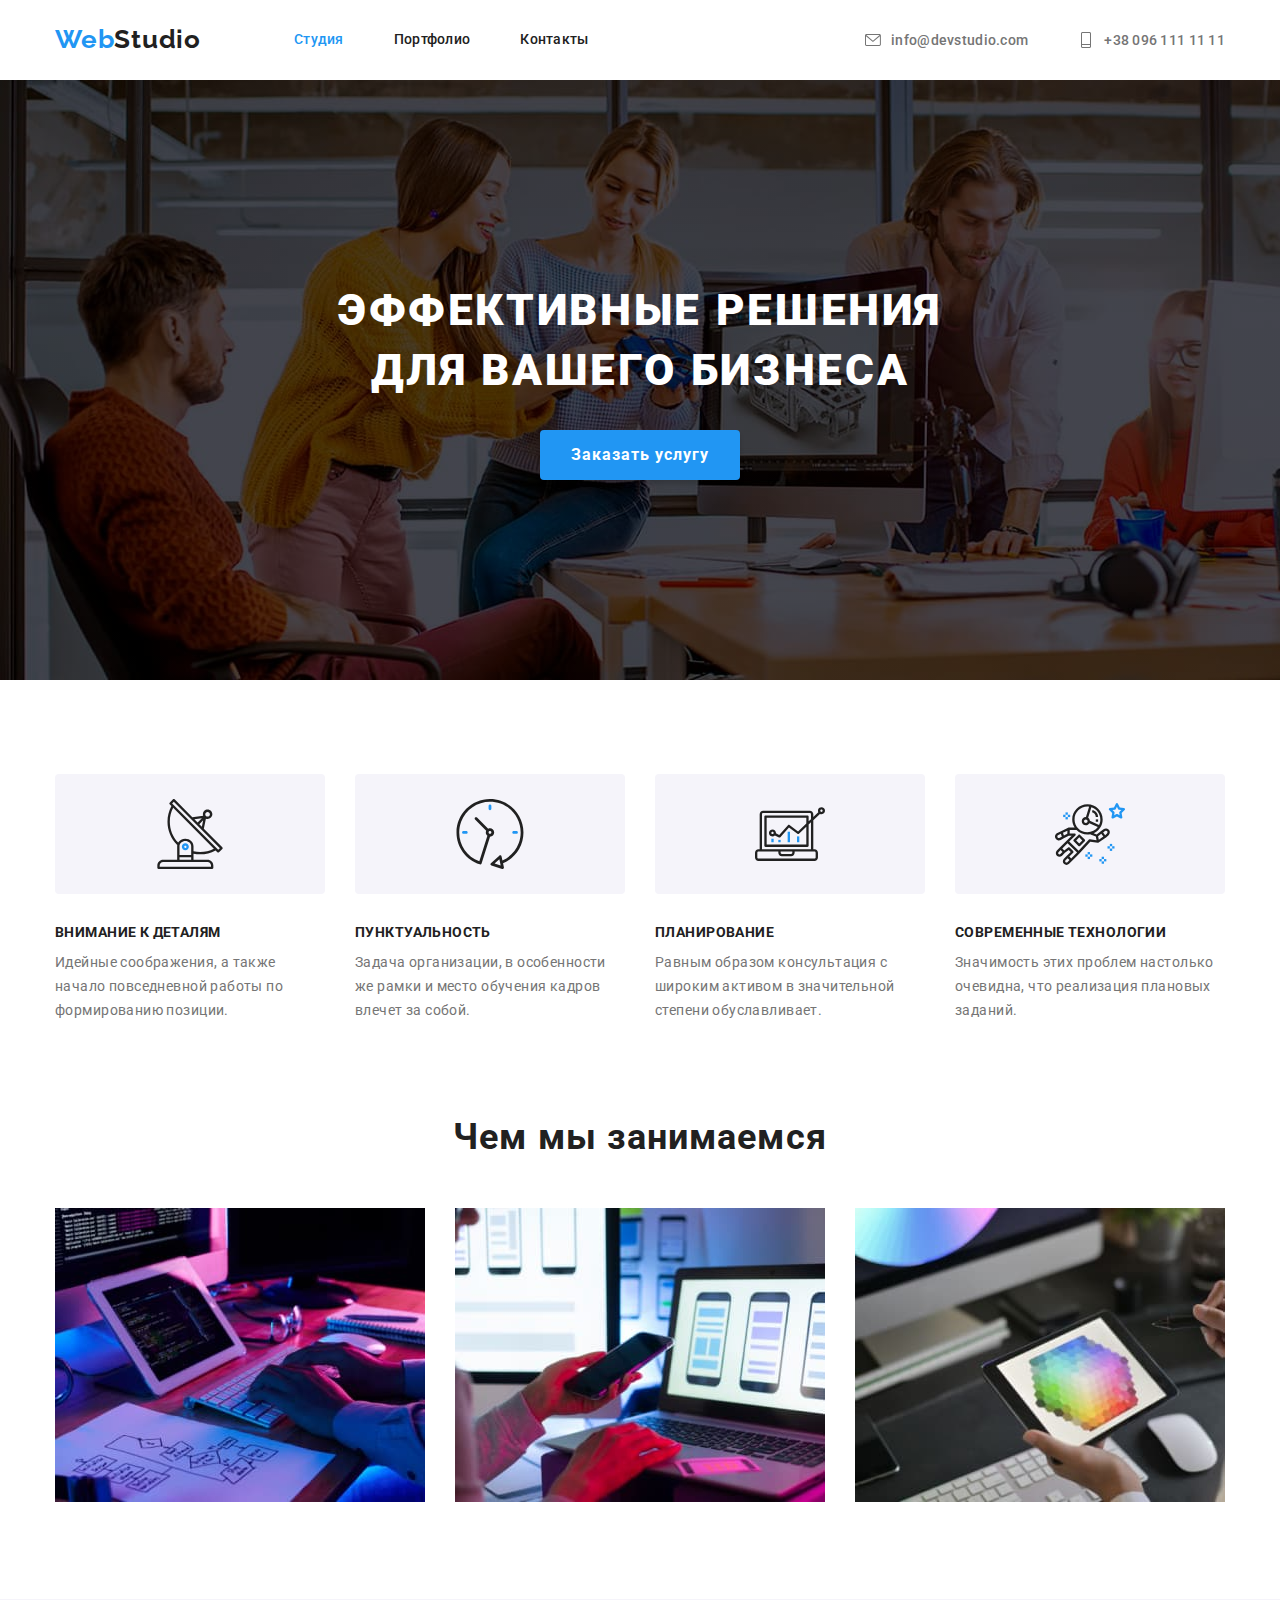
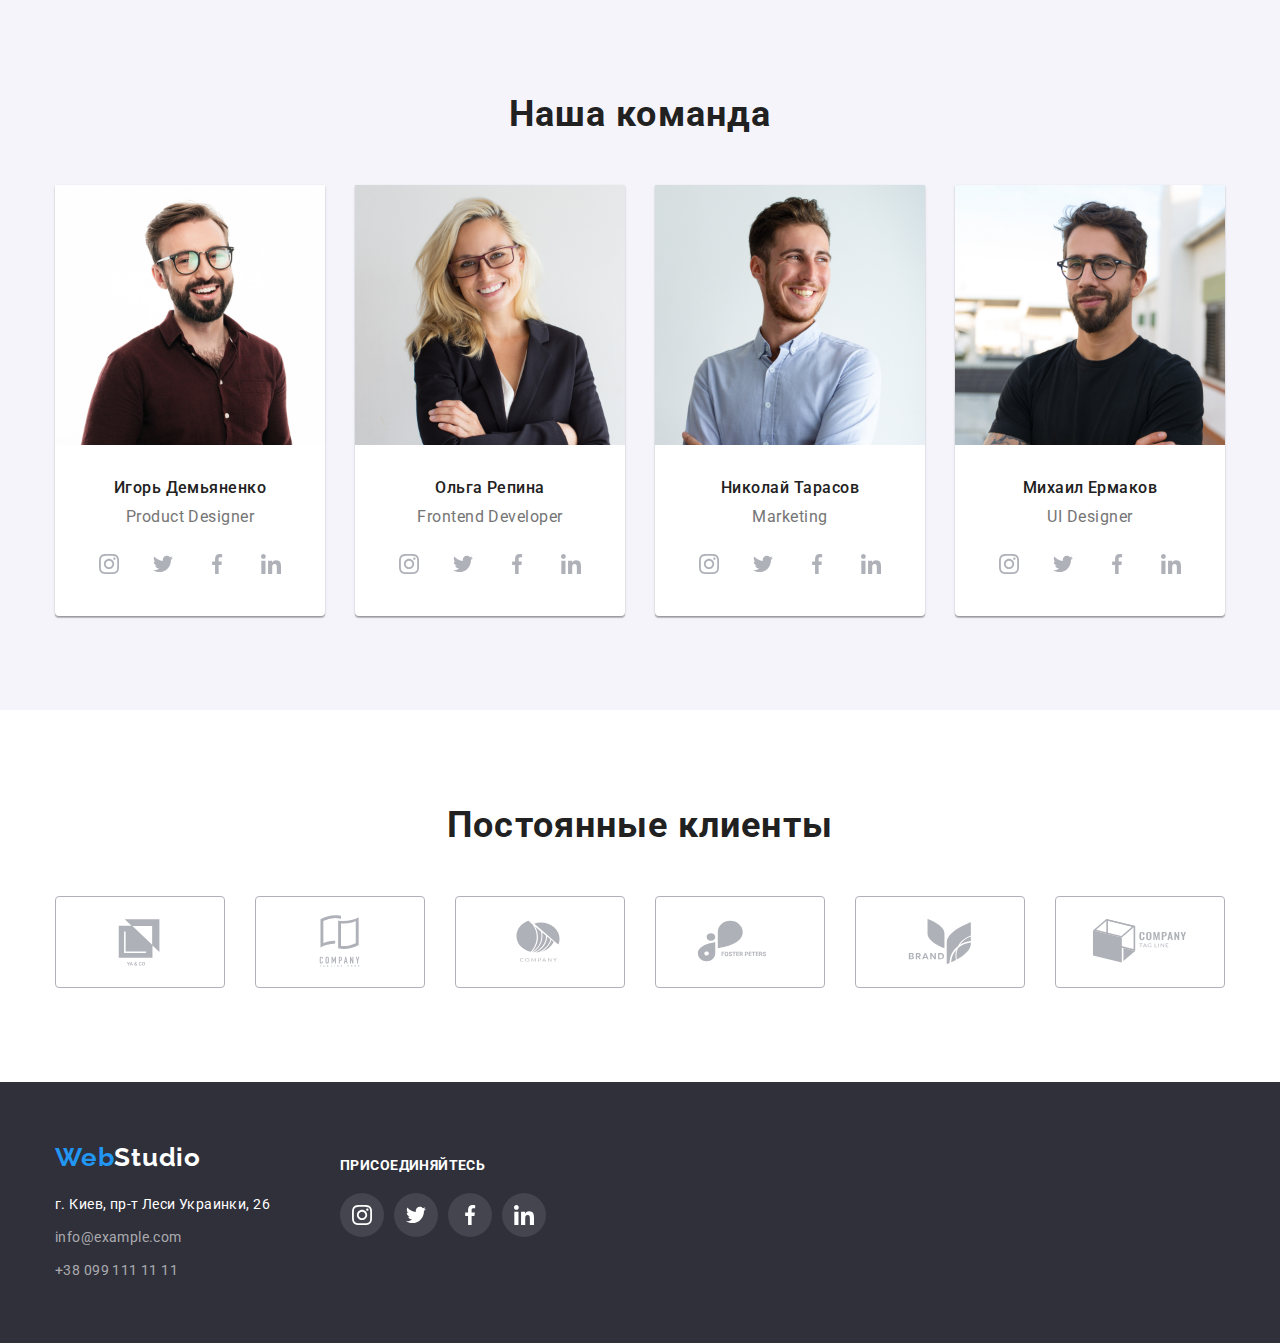
==== index.html @ 47a8b465 "Initial commit" ====
<!DOCTYPE html>
<html lang="ru">

<head>
  <meta charset="UTF-8" />
  <meta http-equiv="X-UA-Compatible" content="IE=edge" />
  <meta name="viewport" content="width=device-width, initial-scale=1.0" />
  <title>Студия</title>
  <link rel="preconnect" href="https://fonts.googleapis.com" />
  <link rel="preconnect" href="https://fonts.gstatic.com" crossorigin />
  <link href="https://fonts.googleapis.com/css2?family=Raleway:wght@700&family=Roboto:wght@400;500;700;900&display=swap"
    rel="stylesheet" />
  <link rel="stylesheet" href="./css/reset.css" />
  <link rel="stylesheet" href="./css/styles.css" />
</head>

<body>
  <!-- hat -->

  <header class="hat">
    <div class="container">
      <nav class="hat-nav">
        <a href="index.html" class="logo"> <span class="logo-part">Web</span>Studio</a>

        <ul class="hat-nav-list">
          <li class="hat-nav-item">
            <a href="index.html" class="hat-nav-link current">Студия</a>
          </li>
          <li class="hat-nav-item">
            <a href="portfolio.html" class="hat-nav-link">Портфолио</a>
          </li>
          <li class="hat-nav-item"><a href="" class="hat-nav-link">Контакты</a></li>
        </ul>
      </nav>

      <ul class="hat-address-list">
        <li class="hat-address-item">
          <a href="mailto:info@devstudio.com" class="hat-address-link"><svg class="icon-hat">
              <use href="./images/nav.svg#icon-mail"></use>
            </svg>info@devstudio.com</a>
        </li>
        <li class="hat-address-item">
          <a href="tel:+380961111111" class="hat-address-link"><svg class="icon-hat tel">
              <use href="./images/nav.svg#icon-tel"></use>
            </svg>+38 096 111 11 11</a>
        </li>
      </ul>
    </div>
  </header>

  <main>
    <!-- hero -->
    <section class="hero">
      <div class="container">
        <h1 class="hero-header">Эффективные решения для вашего бизнеса</h1>

        <button type="button" class="hero-btn">Заказать услугу</button>
      </div>
    </section>

    <!-- benefits -->

    <section class="benefits">
      <div class="container">
        <h2 class="hidden">Наши преимущества</h2>
        <ul class="benefits-list-icons">
          <li class="benefits-item-icons">
            <svg class="benefits-icons">
              <use href="./images/benefits.svg#icon-antenna"></use>
            </svg>
          </li>
          <li class="benefits-item-icons">
            <svg class="benefits-icons">
              <use href="./images/benefits.svg#icon-clock"></use>
            </svg>
          </li>
          <li class="benefits-item-icons">
            <svg class="benefits-icons">
              <use href="./images/benefits.svg#icon-diagram"></use>
            </svg>
          </li>
          <li class="benefits-item-icons">
            <svg class="benefits-icons">
              <use href="./images/benefits.svg#icon-astronaut"></use>
            </svg>
          </li>
        </ul>

        <ul class="benefits-list">
          <li class="benefits-item">
            <h3 class="benefits-header">Внимание к деталям</h3>
            <p class="benefits-text">
              Идейные соображения, а также начало повседневной работы по формированию позиции.
            </p>
          </li>
          <li class="benefits-item">
            <h3 class="benefits-header">Пунктуальность</h3>
            <p class="benefits-text">
              Задача организации, в особенности же рамки и место обучения кадров влечет за собой.
            </p>
          </li>
          <li class="benefits-item">
            <h3 class="benefits-header">Планирование</h3>
            <p class="benefits-text">
              Равным образом консультация с широким активом в значительной степени обуславливает.
            </p>
          </li>
          <li class="benefits-item">
            <h3 class="benefits-header">Современные технологии</h3>
            <p class="benefits-text">
              Значимость этих проблем настолько очевидна, что реализация плановых заданий.
            </p>
          </li>
        </ul>
      </div>
    </section>

    <!-- what are we doing -->
    <section class="wawd">
      <div class="container">
        <h2 class="wawd-header">Чем мы занимаемся</h2>
        <ul class="wawd-list">
          <li class="wawd-item">
            <img src="images/img1.jpg" alt="HTML" width="370" height="294" />
          </li>
          <li class="wawd-item">
            <img src="images/img2.jpg" alt="CSS" width="370" height="294" />
          </li>
          <li class="wawd-item">
            <img src="images/img3.jpg" alt="JS" width="370" height="294" />
          </li>
        </ul>
      </div>
    </section>

    <!-- our team -->
    <section class="team">
      <div class="container">
        <h2 class="team-header">Наша команда</h2>

        <ul class="team-list">
          <li class="team-item">
            <img src="images/t1.jpg" alt="Член команды" width="270" />
            <div class="team-container">
              <h3 class="team-name">Игорь Демьяненко</h3>
              <p lang="en" class="team-profession">Product Designer</p>
              <ul class="socials">
                <li class="socials-item">
                  <a href="#" class="socials-link">
                    <svg class="socials-img">
                      <use href="./images/symbol-defs.svg#icon-instagram-2"></use>
                    </svg>
                  </a>
                </li>
                <li class="socials-item">
                  <a href="#" class="socials-link">
                    <svg class="socials-img">
                      <use href="./images/symbol-defs.svg#icon-twitter-1"></use>
                    </svg>
                  </a>
                </li>
                <li class="socials-item">
                  <a href="#" class="socials-link">
                    <svg class="socials-img">
                      <use href="./images/symbol-defs.svg#icon-facebook-1"></use>
                    </svg>
                  </a>
                </li>
                <li class="socials-item">
                  <a href="#" class="socials-link">
                    <svg class="socials-img">
                      <use href="./images/symbol-defs.svg#icon-linkedin-1"></use>
                    </svg>
                  </a>
                </li>
              </ul>
            </div>
          </li>

          <li class="team-item">
            <img src="images/t2.jpg" alt="Член команды" width="270" />
            <div class="team-container">
              <h3 class="team-name">Ольга Репина</h3>
              <p lang="en" class="team-profession">Frontend Developer</p>
              <ul class="socials">
                <li class="socials-item">
                  <a href="#" class="socials-link">
                    <svg class="socials-img">
                      <use href="./images/symbol-defs.svg#icon-instagram-2"></use>
                    </svg>
                  </a>
                </li>
                <li class="socials-item">
                  <a href="#" class="socials-link">
                    <svg class="socials-img">
                      <use href="./images/symbol-defs.svg#icon-twitter-1"></use>
                    </svg>
                  </a>
                </li>
                <li class="socials-item">
                  <a href="#" class="socials-link">
                    <svg class="socials-img">
                      <use href="./images/symbol-defs.svg#icon-facebook-1"></use>
                    </svg>
                  </a>
                </li>
                <li class="socials-item">
                  <a href="#" class="socials-link">
                    <svg class="socials-img">
                      <use href="./images/symbol-defs.svg#icon-linkedin-1"></use>
                    </svg>
                  </a>
                </li>
              </ul>
            </div>
          </li>

          <li class="team-item">
            <img src="images/t3.jpg" alt="Член команды" width="270" />
            <div class="team-container">
              <h3 class="team-name">Николай Тарасов</h3>
              <p lang="en" class="team-profession">Marketing</p>
              <ul class="socials">
                <li class="socials-item">
                  <a href="#" class="socials-link">
                    <svg class="socials-img">
                      <use href="./images/symbol-defs.svg#icon-instagram-2"></use>
                    </svg>
                  </a>
                </li>
                <li class="socials-item">
                  <a href="#" class="socials-link">
                    <svg class="socials-img">
                      <use href="./images/symbol-defs.svg#icon-twitter-1"></use>
                    </svg>
                  </a>
                </li>
                <li class="socials-item">
                  <a href="#" class="socials-link">
                    <svg class="socials-img">
                      <use href="./images/symbol-defs.svg#icon-facebook-1"></use>
                    </svg>
                  </a>
                </li>
                <li class="socials-item">
                  <a href="#" class="socials-link">
                    <svg class="socials-img">
                      <use href="./images/symbol-defs.svg#icon-linkedin-1"></use>
                    </svg>
                  </a>
                </li>
              </ul>
            </div>
          </li>

          <li class="team-item">
            <img src="images/t4.jpg" alt="Член команды" width="270" />
            <div class="team-container">
              <h3 class="team-name">Михаил Ермаков</h3>
              <p lang="en" class="team-profession">UI Designer</p>
              <ul class="socials">
                <li class="socials-item">
                  <a href="#" class="socials-link">
                    <svg class="socials-img">
                      <use href="./images/symbol-defs.svg#icon-instagram-2"></use>
                    </svg>
                  </a>
                </li>
                <li class="socials-item">
                  <a href="#" class="socials-link">
                    <svg class="socials-img">
                      <use href="./images/symbol-defs.svg#icon-twitter-1"></use>
                    </svg>
                  </a>
                </li>
                <li class="socials-item">
                  <a href="#" class="socials-link">
                    <svg class="socials-img">
                      <use href="./images/symbol-defs.svg#icon-facebook-1"></use>
                    </svg>
                  </a>
                </li>
                <li class="socials-item">
                  <a href="#" class="socials-link">
                    <svg class="socials-img">
                      <use href="./images/symbol-defs.svg#icon-linkedin-1"></use>
                    </svg>
                  </a>
                </li>
              </ul>
            </div>
          </li>
        </ul>
      </div>
    </section>

    <section class="regularCustomers">
      <div class="container">
        <h2 class="regularCustomers-header">Постоянные клиенты</h2>
        <ul class="regularCustomers-list">
          <li class="regularCustomers-item">
            <a class="regularCustomers-link" href="#"><svg class="regularCustomers-img">
                <use href="./images/regular-customers.svg#icon-Logo-1"></use>
              </svg></a>
          </li>

          <li class="regularCustomers-item">
            <a class="regularCustomers-link" href="#"><svg class="regularCustomers-img">
                <use href="./images/regular-customers.svg#icon-Logo-2"></use>
              </svg></a>
          </li>

          <li class="regularCustomers-item">
            <a class="regularCustomers-link" href="#">
              <svg class="regularCustomers-img">
                <use href="./images/regular-customers.svg#icon-Logo-3"></use>
              </svg></a>
          </li>

          <li class="regularCustomers-item">
            <a class="regularCustomers-link" href="#">
              <svg class="regularCustomers-img">
                <use href="./images/regular-customers.svg#icon-Logo-4"></use>
              </svg></a>
          </li>

          <li class="regularCustomers-item">
            <a class="regularCustomers-link" href="#"><svg class="regularCustomers-img">
                <use href="./images/regular-customers.svg#icon-Logo-5"></use>
              </svg></a>
          </li>

          <li class="regularCustomers-item">
            <a class="regularCustomers-link" href="#"><svg class="regularCustomers-img">
                <use href="./images/regular-customers.svg#icon-Logo-6"></use>
              </svg></a>
          </li>
        </ul>
      </div>
    </section>
  </main>

  <!-- footer -->
  <footer class="foot">
    <div class="container">
      <div class="foot-container">
        <a href="index.html" class="logoo"><span class="logo-partt">Web</span>Studio</a>

        <address class="foot-address">
          <a href="https://goo.gl/maps/Dk8Y3X7kAHsYHjpm7" class="foot-address-link">г. Киев, пр-т Леси Украинки, 26</a>

          <a href="mailto:info@example.com" class="foot-tm-link">info@example.com</a>

          <a href="tel:+380991111111" class="foot-tm-link">+38 099 111 11 11</a>
        </address>
      </div>

      <div class="foot-second-container">
        <p class="foot-second-text">присоединяйтесь</p>

        <ul class="foot-second-list">
          <li class="foot-second-item">
            <a href="#" class="foot-second-link"><svg class="socials-img foot">
                <use href="./images/symbol-defs.svg#icon-instagram-2"></use>
              </svg>
            </a>
          </li>

          <li class="foot-second-item">
            <a href="#" class="foot-second-link"><svg class="socials-img foot">
                <use href="./images/symbol-defs.svg#icon-twitter-1"></use>
              </svg>
            </a>
          </li>

          <li class="foot-second-item">
            <a href="#" class="foot-second-link"><svg class="socials-img foot">
                <use href="./images/symbol-defs.svg#icon-facebook-1"></use>
              </svg>
            </a>
          </li>

          <li class="foot-second-item">
            <a href="#" class="foot-second-link"><svg class="socials-img foot">
                <use href="./images/symbol-defs.svg#icon-linkedin-1"></use>
              </svg>
            </a>
          </li>
        </ul>
      </div>
    </div>
  </footer>
</body>

</html>
---- css/styles.css ----
:root {
  --main: #212121;
  --second: #757575;
  --connection: #757575;
  --hover: #2196f3;
  --buttonsback: #f5f4fa;
  --socials-icons-main: #afb1b8;
  --socials-icons-footer: #ffffff;
}

body {
  color: var(--main);

  max-width: 1600px;

  font-family: Roboto, sans-serif;
}

.container {
  margin: 0 auto;
  max-width: 1170px;
}

/* logo */

.logo-part {
  color: #2196f3;

  font-family: Raleway, sans-serif;
  font-weight: bold;
  font-size: 26px;
  line-height: 1.2;
  letter-spacing: 0.03em;
}

.logo {
  color: #212121;

  font-family: Raleway, sans-serif;
  font-weight: bold;
  font-size: 26px;
  line-height: 1.2;
  letter-spacing: 0.03em;
}

/* header */

.hat-nav {
  display: flex;
  align-items: center;
}

.hat {
  padding-top: 24px;
  padding-bottom: 25px;
}

/* header  1st part */

.hat > .container {
  display: flex;
  justify-content: space-between;
  align-items: center;
}

.hat-nav-list {
  display: flex;
}

.hat-nav-item {
  margin-right: 50px;
}

.hat-nav-item:first-child {
  margin-left: 93px;
}

.hat-nav-link {
  color: inherit;
  font-weight: 500;
  font-size: 14px;
  line-height: 1.1;
  letter-spacing: 0.02em;
}

.hat-nav-link:hover,
.hat-nav-link:focus {
  color: var(--hover);
}

.hat-nav-link.current {
  color: var(--hover);
}

/* header 2nd part */

.hat-address-list {
  display: flex;
  align-items: center;
}

.hat-address-item {
  margin-left: 50px;
}

.hat-address-item:first-child {
  margin-left: 0;
}

.hat-address-list .hat-address-link {
  color: var(--connection);
  font-weight: 500;
  font-size: 14px;
  line-height: 16px;
  letter-spacing: 0.02em;

  display: flex;
  align-items: center;
}

.hat-address-list .hat-address-link:hover,
.hat-address-list .hat-address-link:focus {
  color: var(--hover);
}

.icon-hat {
  width: 16px;
  height: 16px;
  fill: #757575;
  margin-right: 10px;
}

.hat-address-link:hover .icon-hat,
.hat-address-link:focus .icon-hat {
  fill: var(--hover);
}

/* footer */

.logo-partt {
  color: #2196f3;
  font-family: Raleway, sans-serif;
  font-weight: bold;
  font-size: 26px;
  line-height: 1.2;
  letter-spacing: 0.03em;
}

.logoo {
  color: #ffffff;
  font-family: Raleway, sans-serif;
  font-weight: bold;
  font-size: 26px;
  line-height: 1.2;
  letter-spacing: 0.03em;
}

footer > .container {
  flex-wrap: wrap;
  display: flex;
}

.foot-container {
  display: flex;
  flex-direction: column;
}

footer {
  background-color: #2f303a;
  padding-top: 60px;
  padding-bottom: 60px;
}

.foot-address {
  display: flex;
  flex-direction: column;
}

.foot-tm-link:last-child {
  margin-bottom: 0;
}

.foot-address-link {
  color: #ffffff;
  font-size: 14px;
  line-height: 1.7;
  letter-spacing: 0.03em;
  font-style: normal;
  margin-bottom: 9px;
  margin-top: 20px;
}

.foot-tm-link {
  color: rgba(255, 255, 255, 0.6);
  font-size: 14px;
  line-height: 1.7;
  letter-spacing: 0.03em;
  font-style: normal;
  margin-bottom: 9px;
}

.foot-tm-link:last-child {
  margin-bottom: 0;
}

.foot-address-link:hover,
.foot-address-link:focus {
  color: var(--hover);
}

.foot-tm-link:hover,
.foot-tm-link:focus {
  color: var(--hover);
}

/* footer 2nd part */

.foot-second-container {
  padding-top: 15px;
}

.foot-second-text {
  font-weight: 700;
  font-size: 14px;
  line-height: 16px;
  letter-spacing: 0.03em;
  text-transform: uppercase;
  color: #fff;
  margin-bottom: 20px;
}

.foot-second-container {
  margin-left: 70px;
}

.socials-img.foot {
  fill: var(--socials-icons-footer);
  transition: 0.4s;
}

.foot-second-list {
  display: flex;
}

.foot-second-item {
  margin-right: 10px;
}

.foot-second-link {
  display: flex;
  align-items: center;
  justify-content: center;
  width: 44px;
  height: 44px;
  border-radius: 50%;
  transition: 0.4s;
  background-color: rgba(255, 255, 255, 0.1);
}

.foot-second-link:hover,
.foot-second-link:focus {
  background-color: var(--hover);
}

/* index.html */

/* hero */

.hero {
  padding-top: 200px;
  padding-bottom: 200px;

  background-color: #2f303a;
  background: linear-gradient(rgba(0, 0, 0, 0.5), rgba(0, 0, 0, 0.5)), url(../images/headbk.jpeg);
  background-size: cover;
  background-repeat: no-repeat;
}

.hero > .container {
  max-width: 696px;
  margin: 0 auto;
}

.hero-header {
  color: #ffffff;

  font-weight: 900;
  font-size: 44px;
  line-height: 60px;
  letter-spacing: 0.06em;
  text-transform: uppercase;
  text-align: center;
}

.hero-btn {
  color: #ffffff;
  background-color: #2196f3;
  box-shadow: 0px 4px 4px rgba(0, 0, 0, 0.15);
  border-radius: 4px;
  border: 0;

  font-family: inherit;
  font-weight: bold;
  font-size: 16px;
  line-height: 30px;
  letter-spacing: 0.06em;

  display: flex;
  align-items: center;
  justify-content: center;

  width: 200px;
  height: 50px;
  margin: 30px auto;
  margin-bottom: 0;
}

/* benefits */

.hidden {
  display: none;
}

.benefits {
  padding-top: 94px;
  padding-bottom: 94px;
}

.benefits-list {
  display: flex;
  justify-content: space-between;
}

.benefits-item {
  width: 270px;
}

.benefits-header {
  color: var(--main);
  font-family: Roboto;
  font-weight: bold;
  font-size: 14px;
  line-height: 16px;
  letter-spacing: 0.03em;
  text-transform: uppercase;
  margin-bottom: 10px;
}

.benefits-text {
  color: var(--second);
  font-size: 14px;
  line-height: 24px;
  letter-spacing: 0.03em;
}

.benefits-list-icons {
  display: flex;
  justify-content: space-between;
}

.benefits-item-icons {
  width: 270px;
  height: 120px;
  background: rgba(245, 244, 250, 1);

  border-radius: 4px;
  display: flex;
  justify-content: center;
  align-items: center;

  margin-bottom: 30px;
}

.benefits-icons {
  width: 70px;
  height: 70px;
}

/* what are we doing */

.wawd {
  padding-bottom: 94px;
}

.wawd-list {
  display: flex;
  justify-content: space-between;
}

.wawd-header {
  font-weight: bold;
  font-size: 36px;
  line-height: 42px;
  text-align: center;
  letter-spacing: 0.03em;
  margin-top: 0;
  margin-bottom: 50px;
}

/* our team */

.team {
  background-color: #f5f4fa;
  padding-top: 94px;
  padding-bottom: 94px;
}

.team-list {
  display: flex;
  justify-content: space-between;
}

.team-container {
  padding: 30px 32px;
}

.team-item {
  background-color: #ffffff;
  box-shadow: 0px 1px 3px rgba(0, 0, 0, 0.12), 0px 1px 1px rgba(0, 0, 0, 0.14),
    0px 2px 1px rgba(0, 0, 0, 0.2);
  border-radius: 0px 0px 4px 4px;
}

.team-header {
  font-weight: bold;
  font-size: 36px;
  line-height: 42px;
  text-align: center;
  letter-spacing: 0.03em;
  margin: 0;
  margin-bottom: 50px;
}

.team-name {
  font-weight: 500;
  font-size: 16px;
  line-height: 19px;
  text-align: center;
  letter-spacing: 0.03em;
  margin-bottom: 10px;
}

.team-profession {
  color: var(--second);
  font-size: 16px;
  line-height: 19px;
  text-align: center;
  letter-spacing: 0.03em;
  margin-bottom: 16px;
}

.socials {
  display: flex;
  justify-content: space-between;
}

.socials-link {
  display: flex;
  align-items: center;
  justify-content: center;
  width: 44px;
  height: 44px;
  border-radius: 50%;
  transition: 0.4s;
}

.socials-img {
  height: 20px;
  width: 20px;
  fill: var(--socials-icons-main);
  transition: 0.4s;
}

.socials-link:hover,
.socials-link:focus {
  background-color: #2196f3;
}

.socials-link:hover .socials-img,
.socials-link:focus .socials-img {
  fill: #fff;
}

/* regular customers */

.regularCustomers {
  padding-top: 94px;
  padding-bottom: 94px;
}

.regularCustomers-header {
  font-weight: 700;
  font-size: 36px;
  line-height: 42px;
  text-align: center;
  letter-spacing: 0.03em;

  margin-bottom: 50px;
}

.regularCustomers-list {
  display: flex;
  justify-content: space-between;
}

.regularCustomers-link {
  width: 170px;
  height: 92px;
  border: 1px solid #afb1b8;
  border-radius: 4px;

  display: flex;
  justify-content: center;
  align-items: center;
}

.regularCustomers-img {
  width: 106px;
  height: 60px;

  fill: var(--socials-icons-main);
  transition: 0.4s;
}

.regularCustomers-link:hover .regularCustomers-img,
.regularCustomers-link:focus .regularCustomers-img {
  fill: var(--hover);
}

.regularCustomers-link:hover {
  border: 1px solid var(--hover);
}

/* portfolio */

/* buttons */

.buttons-button.one {
  width: 73px;
  
}

.buttons-button.two {
width: 128px;

}

.buttons-button.three {
width: 145px;

}

.buttons-button.four {
width: 103px;

}

.buttons-button.five {
width: 130px;

}

.buttons {
  padding-top: 100px;
  padding-bottom: 50px;
}

.buttons-container {
  max-width: 611px;
  margin: 0 auto;
}

.buttons-list {
  display: flex;
  justify-content: space-between;
}

.buttons-button {
  background: var(--buttonsback);
  border-radius: 4px;
  border: 0;
  box-shadow: 0px 3px 1px rgba(0, 0, 0, 0.1), 0px 1px 2px rgba(0, 0, 0, 0.08),
    0px 2px 2px rgba(0, 0, 0, 0.12);
  
  height: 38px;
  font-weight: 500;
  font-size: 16px;
  line-height: 26px;
  text-align: center;
  letter-spacing: 0.03em;

  cursor: pointer;
}

.buttons-button:hover,
.buttons-button:focus {
  color: #ffffff;
  background-color: var(--hover);
}

/* projects */

.projects {
  padding-bottom: 94px;
}

.projects-list {
  display: flex;
  flex-wrap: wrap;
  justify-content: space-between;
}

.projects-item {
  margin-bottom: 30px;
}

.projects-item:hover {
  box-shadow: 0px 1px 1px rgba(0, 0, 0, 0.12), 0px 4px 4px rgba(0, 0, 0, 0.06),
    1px 4px 6px rgba(0, 0, 0, 0.16);
}

.projects-container {
  padding: 20px 24px;
}

.projects-item:nth-last-child(-n + 3) {
  margin-bottom: 0;
}

.projects-header {
  color: var(--main);

  font-weight: bold;
  font-size: 18px;
  line-height: 2;
  letter-spacing: 0.06em;

  margin-bottom: 4px;
}

.projects-text {
  color: var(--second);
  font-size: 16px;
  line-height: 1.9;
  letter-spacing: 0.03em;
}

.projects-item {
  border: 1px solid #eeeeee;
}
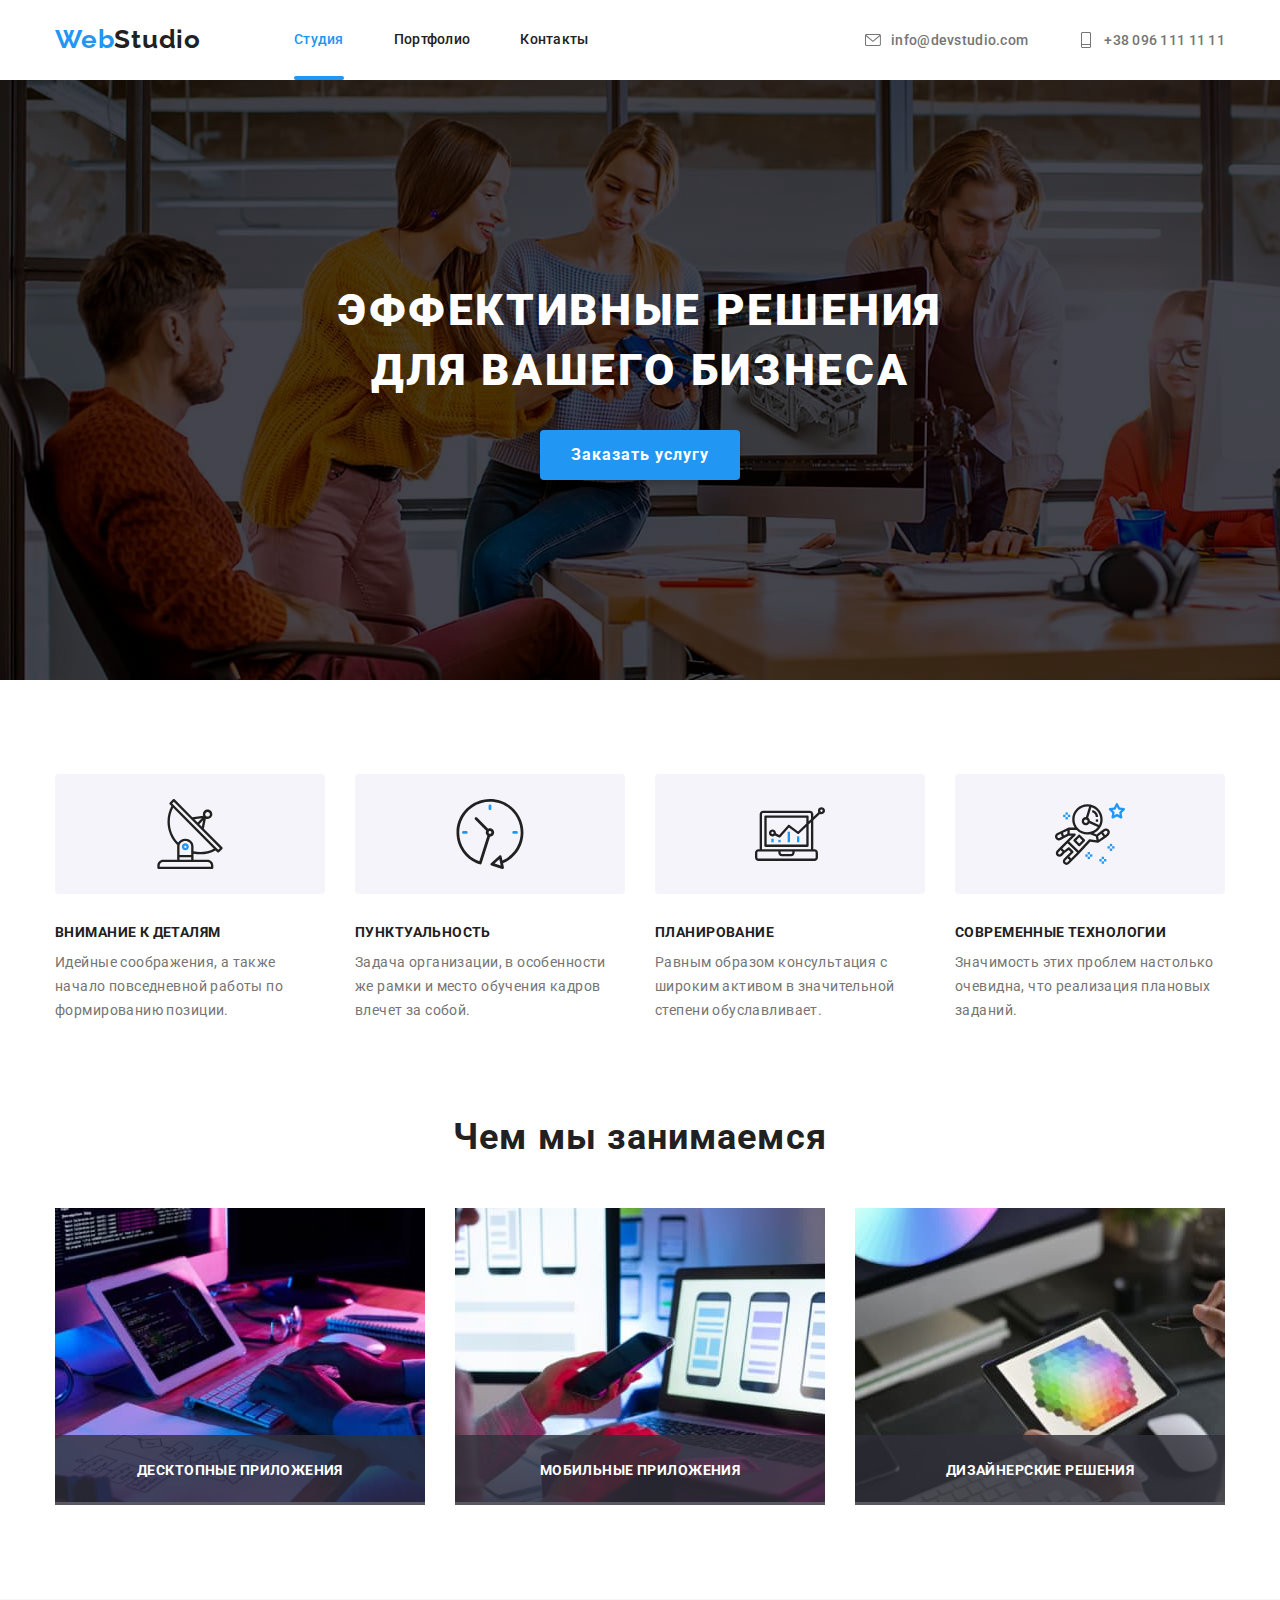
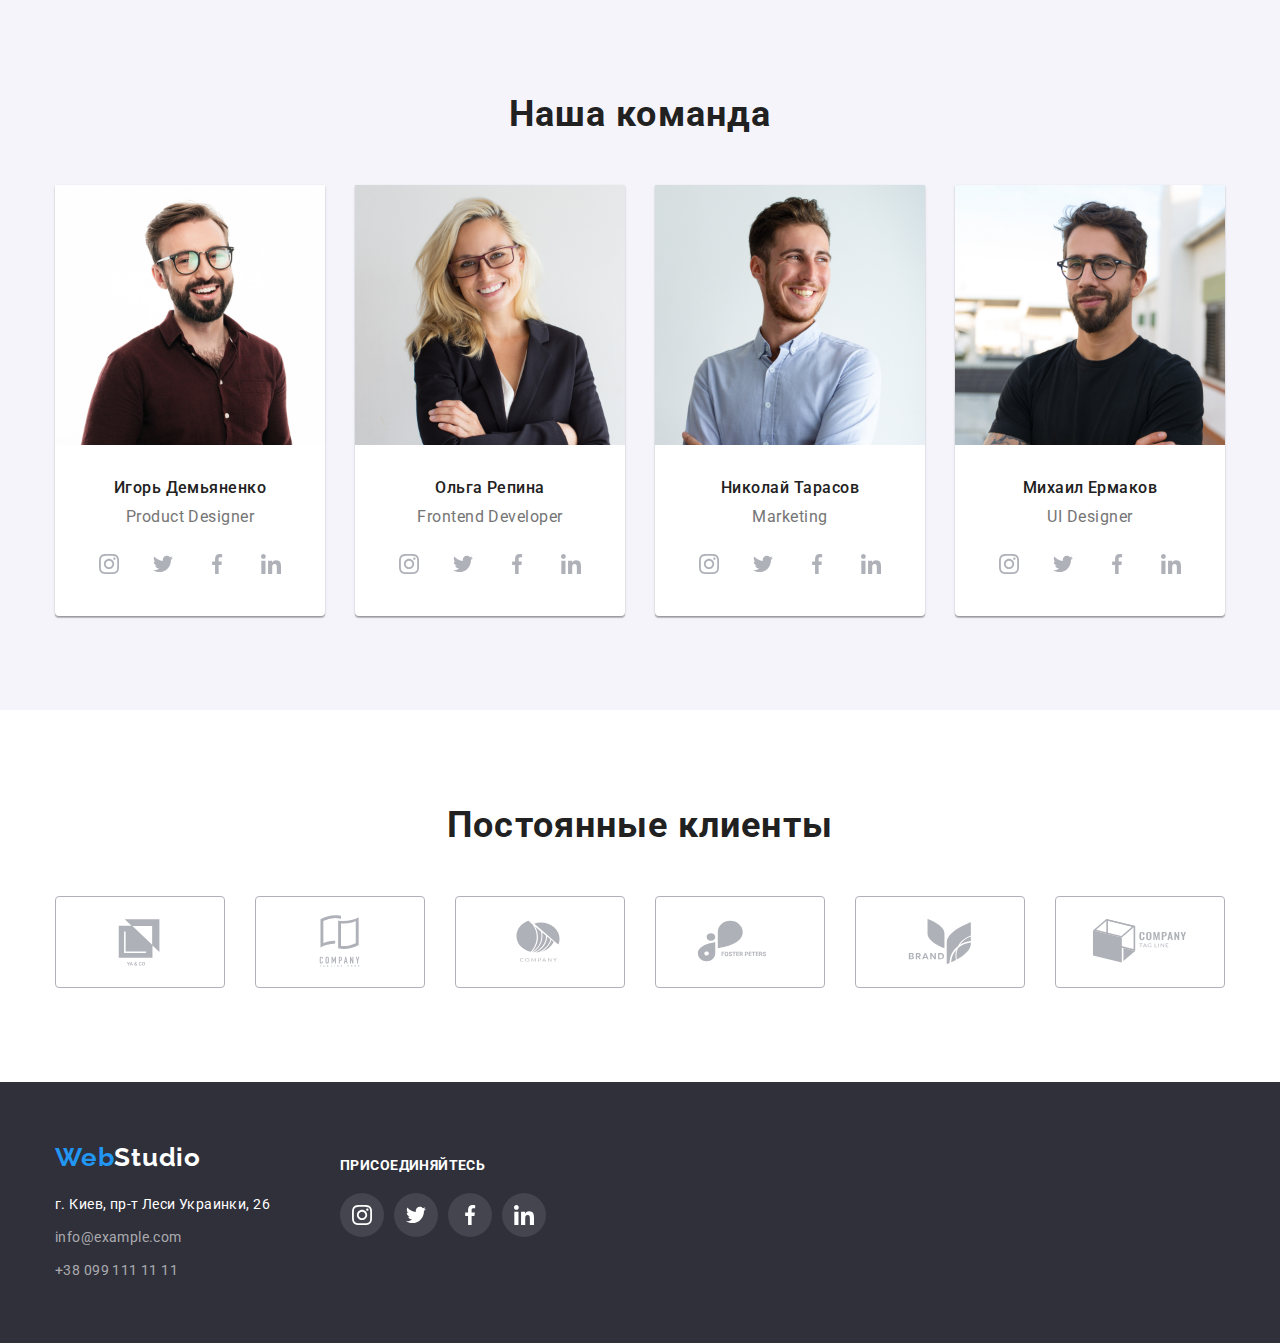
==== commit 62be3dd0: "осталось доделать кнопку" ====
--- a/index.html
+++ b/index.html
@@ -54,7 +54,7 @@
       <div class="container">
         <h1 class="hero-header">Эффективные решения для вашего бизнеса</h1>
 
-        <button type="button" class="hero-btn">Заказать услугу</button>
+        <button type="button" class="hero-btn" data-modal-open>Заказать услугу</button>
       </div>
     </section>
 
@@ -122,12 +122,21 @@
         <ul class="wawd-list">
           <li class="wawd-item">
             <img src="images/img1.jpg" alt="HTML" width="370" height="294" />
+            <div class="wawd-absolute">
+              <p class="wawd-absolute-text">Десктопные приложения</p>
+            </div>
           </li>
           <li class="wawd-item">
             <img src="images/img2.jpg" alt="CSS" width="370" height="294" />
+            <div class="wawd-absolute">
+              <p class="wawd-absolute-text">Мобильные приложения</p>
+            </div>
           </li>
           <li class="wawd-item">
             <img src="images/img3.jpg" alt="JS" width="370" height="294" />
+            <div class="wawd-absolute">
+              <p class="wawd-absolute-text">Дизайнерские решения</p>
+            </div>
           </li>
         </ul>
       </div>
@@ -390,6 +399,19 @@
       </div>
     </div>
   </footer>
+
+  <div class="backdrop is-hidden" data-modal>
+    <div class="modal"><button type="button" class="asd"></button></div>
+  </div>
+
+  <!-- <button class=" backdrop-btn" type="button">
+      <svg class="close-btn">
+        <use href="./images/close-btn.svg#icon-close"></use>
+      </svg></button> -->
+
+
+
+  <script src="./js/modal.js"></script>
 </body>
 
 </html>--- a/css/styles.css
+++ b/css/styles.css
@@ -81,6 +81,30 @@
   font-size: 14px;
   line-height: 1.1;
   letter-spacing: 0.02em;
+
+  position: relative;
+}
+
+.hat-nav-link::after {
+  content: '';
+  height: 4px;
+  width: 100%;
+  border-radius: 2px;
+  bottom: -33px;
+  left: 0;
+  position: absolute;
+
+  background-color: var(--hover);
+
+  opacity: 0;
+  transform: scaleX(0);
+  transition: 250ms cubic-bezier(0.4, 0, 0.2, 1);
+}
+
+.hat-nav-link:hover::after,
+.hat-nav-link:focus::after {
+  opacity: 1;
+  transform: scaleX(1);
 }
 
 .hat-nav-link:hover,
@@ -90,6 +114,13 @@
 
 .hat-nav-link.current {
   color: var(--hover);
+}
+
+
+
+.hat-nav-link.current.hat-nav-link::after {
+  opacity: 1;
+  transform: scaleX(1);
 }
 
 /* header 2nd part */
@@ -382,11 +413,6 @@
   padding-bottom: 94px;
 }
 
-.wawd-list {
-  display: flex;
-  justify-content: space-between;
-}
-
 .wawd-header {
   font-weight: bold;
   font-size: 36px;
@@ -395,6 +421,37 @@
   letter-spacing: 0.03em;
   margin-top: 0;
   margin-bottom: 50px;
+}
+
+.wawd-list {
+  display: flex;
+  justify-content: space-between;
+}
+
+.wawd-item {
+  position: relative;
+}
+
+.wawd-absolute {
+  position: absolute;
+  bottom: 0;
+  left: 0;
+  width: 100%;
+  padding: 27px 82px;
+
+  background: rgba(47, 48, 58, 0.8);
+}
+
+.wawd-absolute-text {
+  font-weight: 700;
+  font-size: 14px;
+  line-height: 16px;
+  text-align: center;
+  letter-spacing: 0.03em;
+  text-transform: uppercase;
+
+  color: #ffffff;
+
 }
 
 /* our team */
@@ -648,3 +705,94 @@
 .projects-item {
   border: 1px solid #eeeeee;
 }
+
+.project-img-container {
+  width: 100%;
+  height: 294px;
+  position: relative;
+  overflow: hidden;
+}
+
+.projects-absolute {
+  position: absolute;
+  bottom: 0%;
+  left: 0;
+  transform: translateY(100%);
+  transition: 250ms cubic-bezier(0.4, 0, 0.2, 1);
+  
+
+  background: rgba(33, 150, 243, 0.9);
+
+  padding: 63px 24px;
+}
+
+.projects-item:hover .projects-absolute {
+  transform: translateY(0);
+}
+
+.projects-absolute-text {
+  font-weight: 400;
+  font-size: 18px;
+  line-height: 28px;
+  letter-spacing: 0.03em;
+
+  color: #ffffff;  
+}
+
+/* backdrop */
+
+.backdrop {
+  position: fixed;
+  top: 0;
+  left: 0;
+
+  width: 100vw;
+  height: 100vh;
+
+  background: rgba(0, 0, 0, 0.2);
+}
+
+.backdrop.is-hidden {
+  opacity: 0;
+  pointer-events: none;
+}
+
+.modal {
+  position: absolute;
+  width: 528px;
+  height: 581px;
+  left: 50%;
+  top: 50%;
+  transform: translate(-50%, -50%);
+
+  background: #FFFFFF;
+  box-shadow: 0px 1px 3px rgba(0, 0, 0, 0.12),
+  0px 1px 1px rgba(0, 0, 0, 0.14),
+  0px 2px 1px rgba(0, 0, 0, 0.2);
+  border-radius: 4px;
+}
+
+.backdrop-btn {
+  position: absolute;
+  top: 0;
+  right: 0;
+
+}
+
+.close-btn {
+  position: absolute;
+  /* top: 0;
+  right: 0; */
+
+  width: 11px;
+  height: 11px;
+
+  padding: 10px;
+
+  border: 1px solid rgba(0, 0, 0, 0.1);
+  border-radius: 50%;
+}
+
+.asd {
+  background: url(../images/close.svg) no-repeat top right;
+}
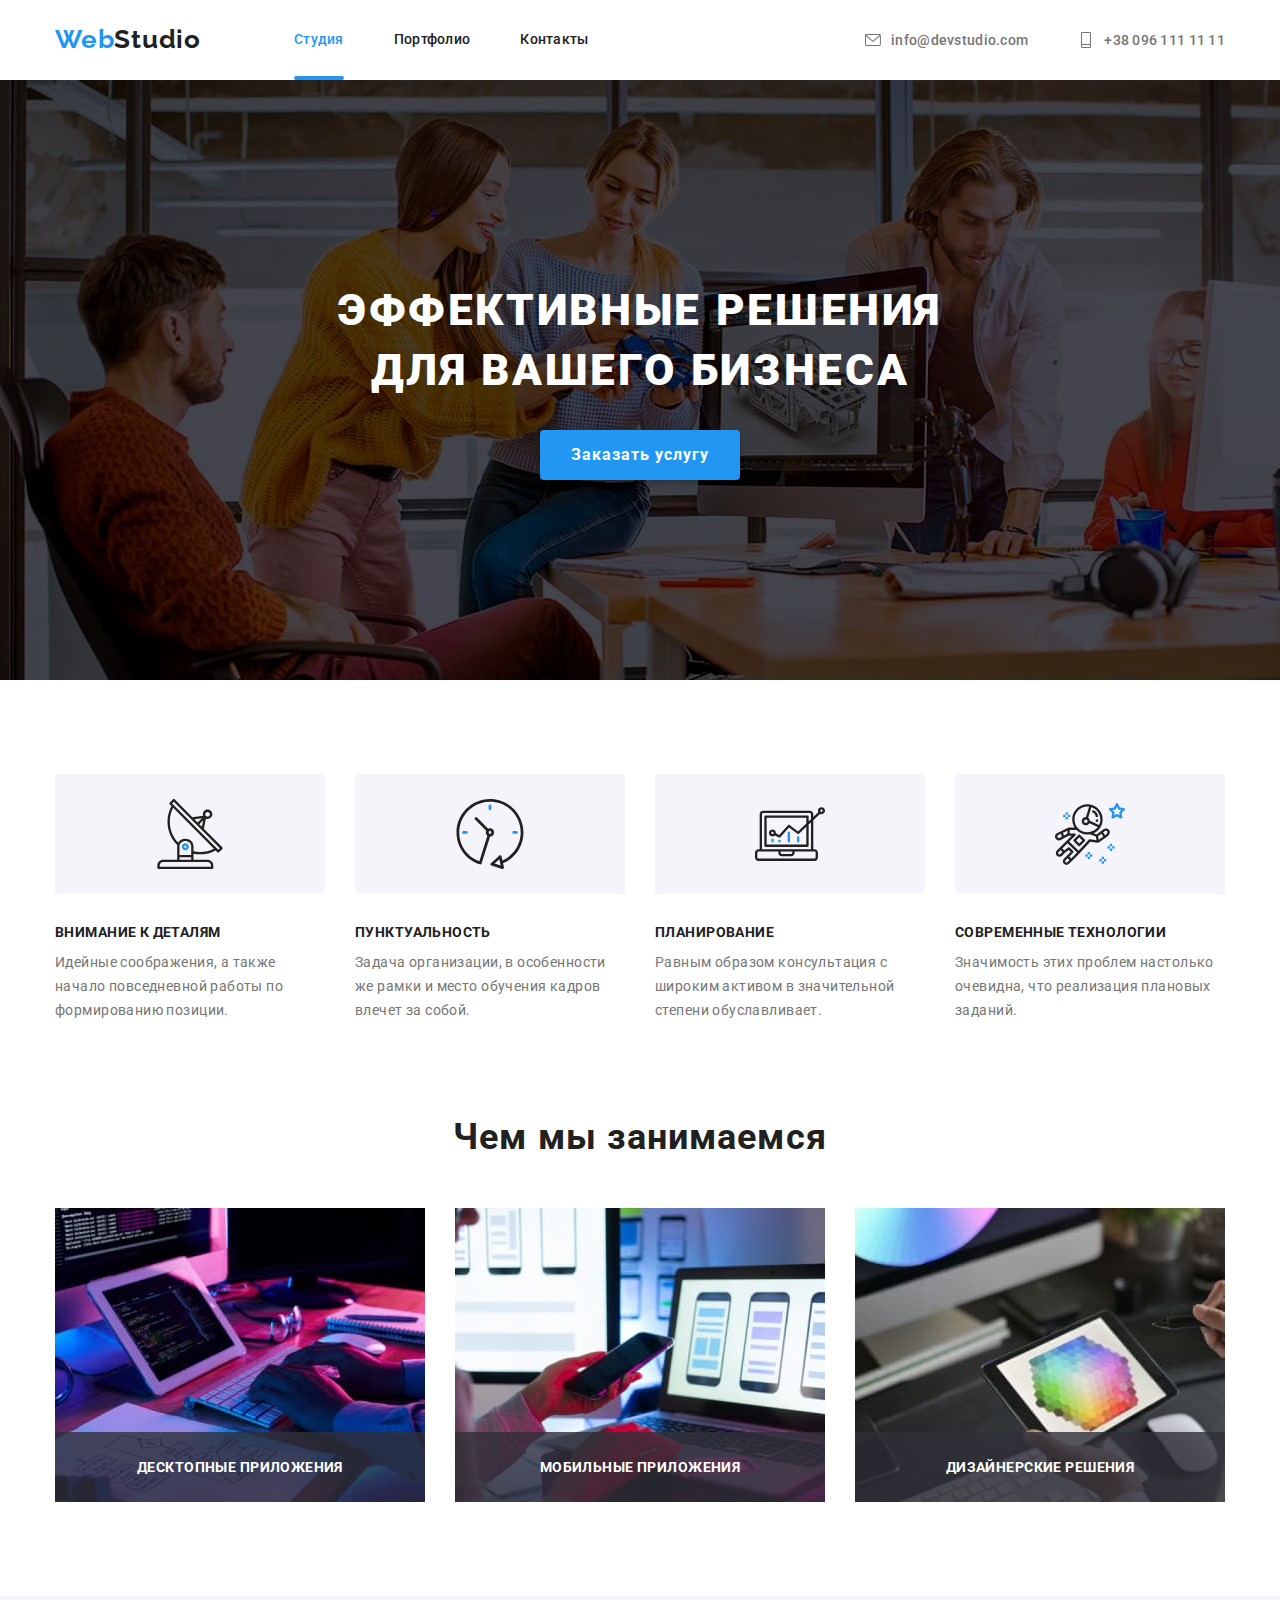
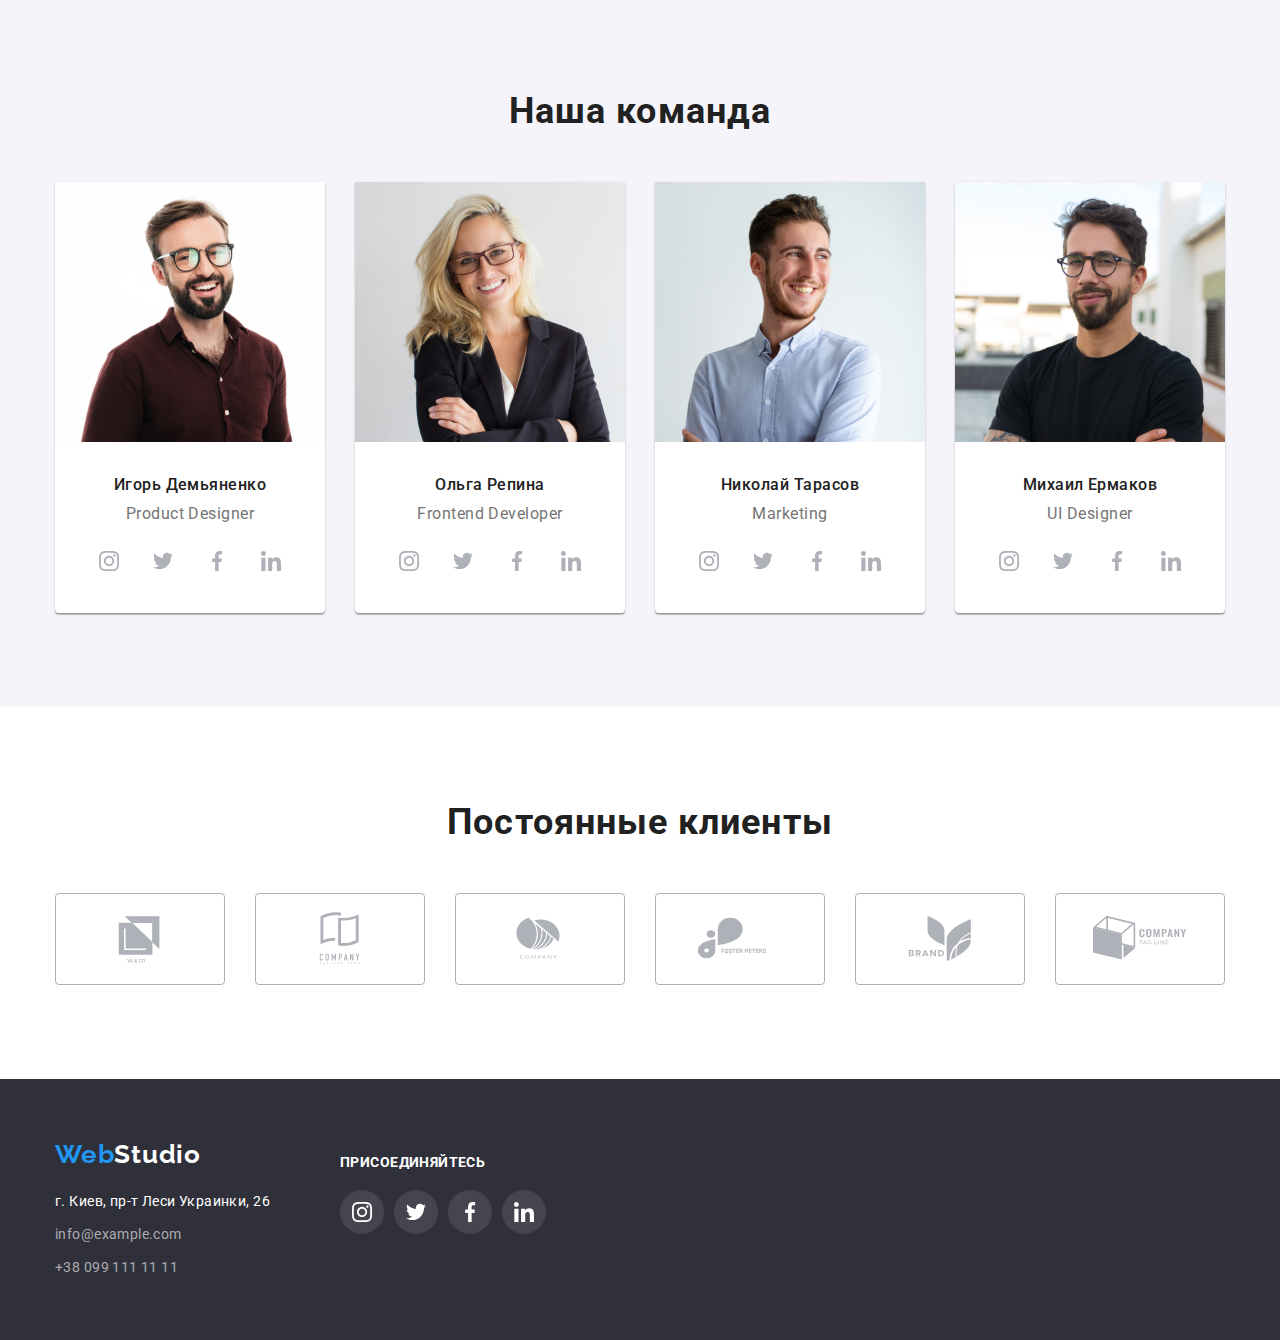
==== commit 7daeb621: "fixed bugs(hw5 done)" ====
--- a/index.html
+++ b/index.html
@@ -303,6 +303,7 @@
       </div>
     </section>
 
+    <!-- regularCustomers -->
     <section class="regularCustomers">
       <div class="container">
         <h2 class="regularCustomers-header">Постоянные клиенты</h2>
@@ -351,7 +352,7 @@
 
   <!-- footer -->
   <footer class="foot">
-    <div class="container">
+    <div class="container container--foot">
       <div class="foot-container">
         <a href="index.html" class="logoo"><span class="logo-partt">Web</span>Studio</a>
 
@@ -397,17 +398,93 @@
           </li>
         </ul>
       </div>
+
+      <!-- mailing-list form -->
+
+      <!-- <form class="mailing-list">
+
+        <p class="mailing-list__text">Подпишитесь на рассылку</p>
+
+        <div class="mailing-list__container">
+          <input class="mailing-list__email" type="email" name="email" placeholder="E-mail">
+          <button class="mailing-list__btn" type="submit">Подписаться
+            <svg class="mailing-list__icon-telegram">
+              <use href="./images/form-icons.svg#icon-telegram"></use>
+            </svg>
+          </button>
+        </div>
+
+      </form>
+
+    </div> -->
+
+  </footer>
+
+  <div class="backdrop is-hidden" data-modal>
+    <div class="modal">
+
+      <svg class="modal-close-btn" data-modal-close>
+        <use href="./images/close-btn.svg#icon-close"></use>
+      </svg>
+
+      <!-- order form -->
+
+      <!-- <form>
+        <div class="order" role="group" aria-labelledby="order-contact-details">
+
+          <p class="order__text">Оставьте свои данные, мы вам перезвоним</p>
+
+
+          <label class="order__label" for="name">Имя</label>
+          <div class="order__container">
+            <input class="order__input" type="text" name="name" id="name"><svg class="order__icon">
+              <use href="./images/form-icons.svg#icon-name"></use>
+            </svg>
+          </div>
+
+
+          <label class="order__label" for="tel">Телефон</label>
+          <div class="order__container">
+            <input class="order__input" type="tel" name="tel" id="tel">
+            <svg class="order__icon">
+              <use href="./images/form-icons.svg#icon-tel"></use>
+            </svg>
+          </div>
+
+          <label class="order__label" for="email">Почта</label>
+          <div class="order__container">
+            <input class="order__input" type="email" name="email" id="email">
+            <svg class="order__icon">
+              <use href="./images/form-icons.svg#icon-email"></use>
+            </svg>
+          </div>
+
+          <label class="order__label" for="comment">Комментарий</label>
+          <textarea class="order__input order__input--textarea" name="comment" id="comment" cols="30" rows="10"
+            placeholder="Введите текст"></textarea>
+
+          <label class="order__label-checkbox">
+            <input class="order__input-checkbox visually-hidden" type="checkbox" name="checkbox"><svg
+              class="order__new-checkbox">
+              <use href="./images/form-icons.svg#icon-checkbox"></use>
+            </svg>
+            Соглашаюсь с рассылкой и
+            принимаю<a href="#" class="order__span-link"><span class="order__span">Условия договора</span></a>
+          </label>
+
+          <div class="order-btn-container">
+            <button class="order-btn" type="submit">Отправить</button>
+          </div>
+
+        </div>
+      </form> -->
+
+
+
     </div>
-  </footer>
-
-  <div class="backdrop is-hidden" data-modal>
-    <div class="modal"><button type="button" class="asd"></button></div>
   </div>
 
-  <!-- <button class=" backdrop-btn" type="button">
-      <svg class="close-btn">
-        <use href="./images/close-btn.svg#icon-close"></use>
-      </svg></button> -->
+
 
 
 
--- a/css/styles.css
+++ b/css/styles.css
@@ -11,14 +11,26 @@
 body {
   color: var(--main);
 
-  max-width: 1600px;
-
   font-family: Roboto, sans-serif;
 }
 
 .container {
   margin: 0 auto;
   max-width: 1170px;
+}
+
+.visually-hidden {
+  position: absolute;
+  width: 1px;
+  height: 1px;
+  margin: -1px;
+  border: 0;
+  padding: 0;
+
+  white-space: nowrap;
+  clip-path: inset(100%);
+  clip: rect(0 0 0 0);
+  overflow: hidden;
 }
 
 /* logo */
@@ -101,12 +113,6 @@
   transition: 250ms cubic-bezier(0.4, 0, 0.2, 1);
 }
 
-.hat-nav-link:hover::after,
-.hat-nav-link:focus::after {
-  opacity: 1;
-  transform: scaleX(1);
-}
-
 .hat-nav-link:hover,
 .hat-nav-link:focus {
   color: var(--hover);
@@ -246,8 +252,13 @@
 
 /* footer 2nd part */
 
+/* .container--foot {
+  justify-content: space-between;
+} */
+
 .foot-second-container {
   padding-top: 15px;
+  margin-left: 70px;
 }
 
 .foot-second-text {
@@ -258,10 +269,6 @@
   text-transform: uppercase;
   color: #fff;
   margin-bottom: 20px;
-}
-
-.foot-second-container {
-  margin-left: 70px;
 }
 
 .socials-img.foot {
@@ -430,6 +437,8 @@
 
 .wawd-item {
   position: relative;
+
+  height: 294px;
 }
 
 .wawd-absolute {
@@ -739,6 +748,90 @@
   color: #ffffff;  
 }
 
+/* mailing-list */
+
+.mailing-list {
+  max-width: 570px;
+  padding: 15px 0 0;
+}
+
+.mailing-list__text {
+  margin-bottom: 20px;
+
+  font-weight: 700;
+  font-size: 14px;
+  line-height: 16px;
+  letter-spacing: 0.03em;
+  text-transform: uppercase;
+
+  color: #ffffff;
+}
+
+.mailing-list__container {
+  display: flex;
+  justify-content: row;
+}
+
+.mailing-list__email {
+  width: 358px;
+  border-radius: 4px;
+  padding: 15px 0 15px 15px;
+  margin-right: 12px;
+
+  border: 1px solid rgba(255, 255, 255, 0.3);
+  filter: drop-shadow(0px 4px 4px rgba(0, 0, 0, 0.15));
+  background-color: rgba(47, 48, 58, 1);
+}
+
+.mailing-list__email::placeholder {
+  display: flex;
+  align-items: center;
+
+  font-size: 16px;
+  line-height: 20px;
+  letter-spacing: 0.03em;
+
+  color: rgba(255, 255, 255, 0.6);
+}
+
+.mailing-list input[type=email] {
+  color: #ffffff;
+}
+
+input:-webkit-autofill {
+  -webkit-box-shadow: 0 0 0 30px white inset !important;
+}
+
+.mailing-list__btn {
+  display: flex;
+  align-items: center;
+  text-align: center;
+
+  padding: 10px 28px 10px 29px;
+  border-radius: 4px;
+  border: none;
+
+  font-weight: 700;
+  font-size: 16px;
+  line-height: 30px;
+  letter-spacing: 0.06em;
+
+  color: #ffffff;
+  background: #2196F3;
+  box-shadow: 0px 4px 4px rgba(0, 0, 0, 0.15);
+  transition: 250ms cubic-bezier(0.4, 0, 0.2, 1);
+}
+
+.mailing-list__btn:hover {
+  background-color: #188CE8;
+}
+
+.mailing-list__icon-telegram {
+  width: 24px;
+  height: 24px;
+  margin-left: 10px;
+}
+
 /* backdrop */
 
 .backdrop {
@@ -750,6 +843,7 @@
   height: 100vh;
 
   background: rgba(0, 0, 0, 0.2);
+  transition: 250ms cubic-bezier(0.4, 0, 0.2, 1);
 }
 
 .backdrop.is-hidden {
@@ -759,40 +853,177 @@
 
 .modal {
   position: absolute;
-  width: 528px;
-  height: 581px;
   left: 50%;
   top: 50%;
   transform: translate(-50%, -50%);
+
+  max-width: 528px;
+  padding: 40px;
+  border-radius: 4px;
 
   background: #FFFFFF;
   box-shadow: 0px 1px 3px rgba(0, 0, 0, 0.12),
   0px 1px 1px rgba(0, 0, 0, 0.14),
   0px 2px 1px rgba(0, 0, 0, 0.2);
+}
+
+.modal-close-btn {
+  position: absolute;
+  top: 8px;
+  right: 8px;
+
+  width: 30px;
+  height: 30px;
+
+  transition: 250ms cubic-bezier(0.4, 0, 0.2, 1);
+}
+
+.modal-close-btn:hover {
+  fill: var(--hover);
+}
+
+/* order */
+
+/* .order {
+  display: flex;
+  flex-direction: column;
+}
+
+.order__text {
+  margin-bottom: 12px;
+
+  font-weight: 700;
+  font-size: 20px;
+  line-height: 23px;
+  text-align: center;
+  letter-spacing: 0.03em;
+}
+
+.order__label {
+  margin-bottom: 4px;
+
+  font-weight: 400;
+  font-size: 12px;
+  line-height: 14px;
+  letter-spacing: 0.01em;
+
+  color: #757575;
+}
+
+.order__container {
+  position: relative;
+
+  display: flex;
+  flex-direction: column;
+}
+
+.order__input {
+  padding: 12px 42px;
+  margin-bottom: 10px;
+
+  border: 1px solid rgba(33, 33, 33, 0.2);
   border-radius: 4px;
 }
 
-.backdrop-btn {
+.order__icon {
   position: absolute;
-  top: 0;
-  right: 0;
-
-}
-
-.close-btn {
+
+  width: 18px;
+  height: 18px;
+
+  margin: 11px 12px;
+}
+
+.order__input:focus-within {
+  outline: none;
+  border: 1px solid var(--hover);
+  transition: 250ms cubic-bezier(0.4, 0, 0.2, 1);
+}
+
+.order__container:focus-within .order__icon {
+  fill: #2196F3;
+  transition: 250ms cubic-bezier(0.4, 0, 0.2, 1);
+}
+
+.order__input--textarea {
+  resize: none;
+
+  padding: 12px 16px;
+  margin-bottom: 20px;
+}  */
+
+/* order__checkbox */
+
+/* .order__label-checkbox {
+  display: flex;
+  align-items: center;
+
+  padding: 0 10px 0 34px;
+  margin-bottom: 30px;
+
+  font-weight: 400;
+  font-size: 14px;
+  line-height: 1.71;
+  letter-spacing: 0.03em;
+
+  color: #757575;
+}
+
+.order__span {
+  text-decoration: underline;
+  color: #2196f3;
+}
+
+.order__new-checkbox {
   position: absolute;
-  /* top: 0;
-  right: 0; */
-
-  width: 11px;
-  height: 11px;
-
-  padding: 10px;
-
-  border: 1px solid rgba(0, 0, 0, 0.1);
-  border-radius: 50%;
-}
-
-.asd {
-  background: url(../images/close.svg) no-repeat top right;
-}
+
+  margin-left: -24px;
+  width: 16px;
+  height: 15px;
+
+  background-image: none;
+}
+
+.order__input-checkbox:checked+.order__new-checkbox {
+  fill: var(--hover);
+  background-image: url(../images/icon-check.svg);
+}
+
+.order__input-checkbox:focus+.order__new-checkbox,
+.order__input-checkbox:hover+.order__new-checkbox {
+  fill: var(--hover);
+  transition: 250ms cubic-bezier(0.4, 0, 0.2, 1);
+} */
+
+/* order__btn */
+
+/* .order-btn-container {
+  margin: 0 auto;
+}
+
+.order-btn {
+  padding: 10px 55px;
+
+  font-weight: 700;
+  font-size: 16px;
+  line-height: 30px;
+
+  display: flex;
+  align-items: center;
+  text-align: center;
+  letter-spacing: 0.06em;
+
+  color: #FFFFFF;
+
+  background: #2196F3;
+  box-shadow: 0px 4px 4px rgba(0, 0, 0, 0.15);
+  border-radius: 4px;
+  border: none;
+}
+
+.order-btn:hover,
+.order-btn:focus {
+  background: #188CE8;
+  transition: 1s cubic-bezier(0.4, 0, 0.2, 1);
+} */
+
